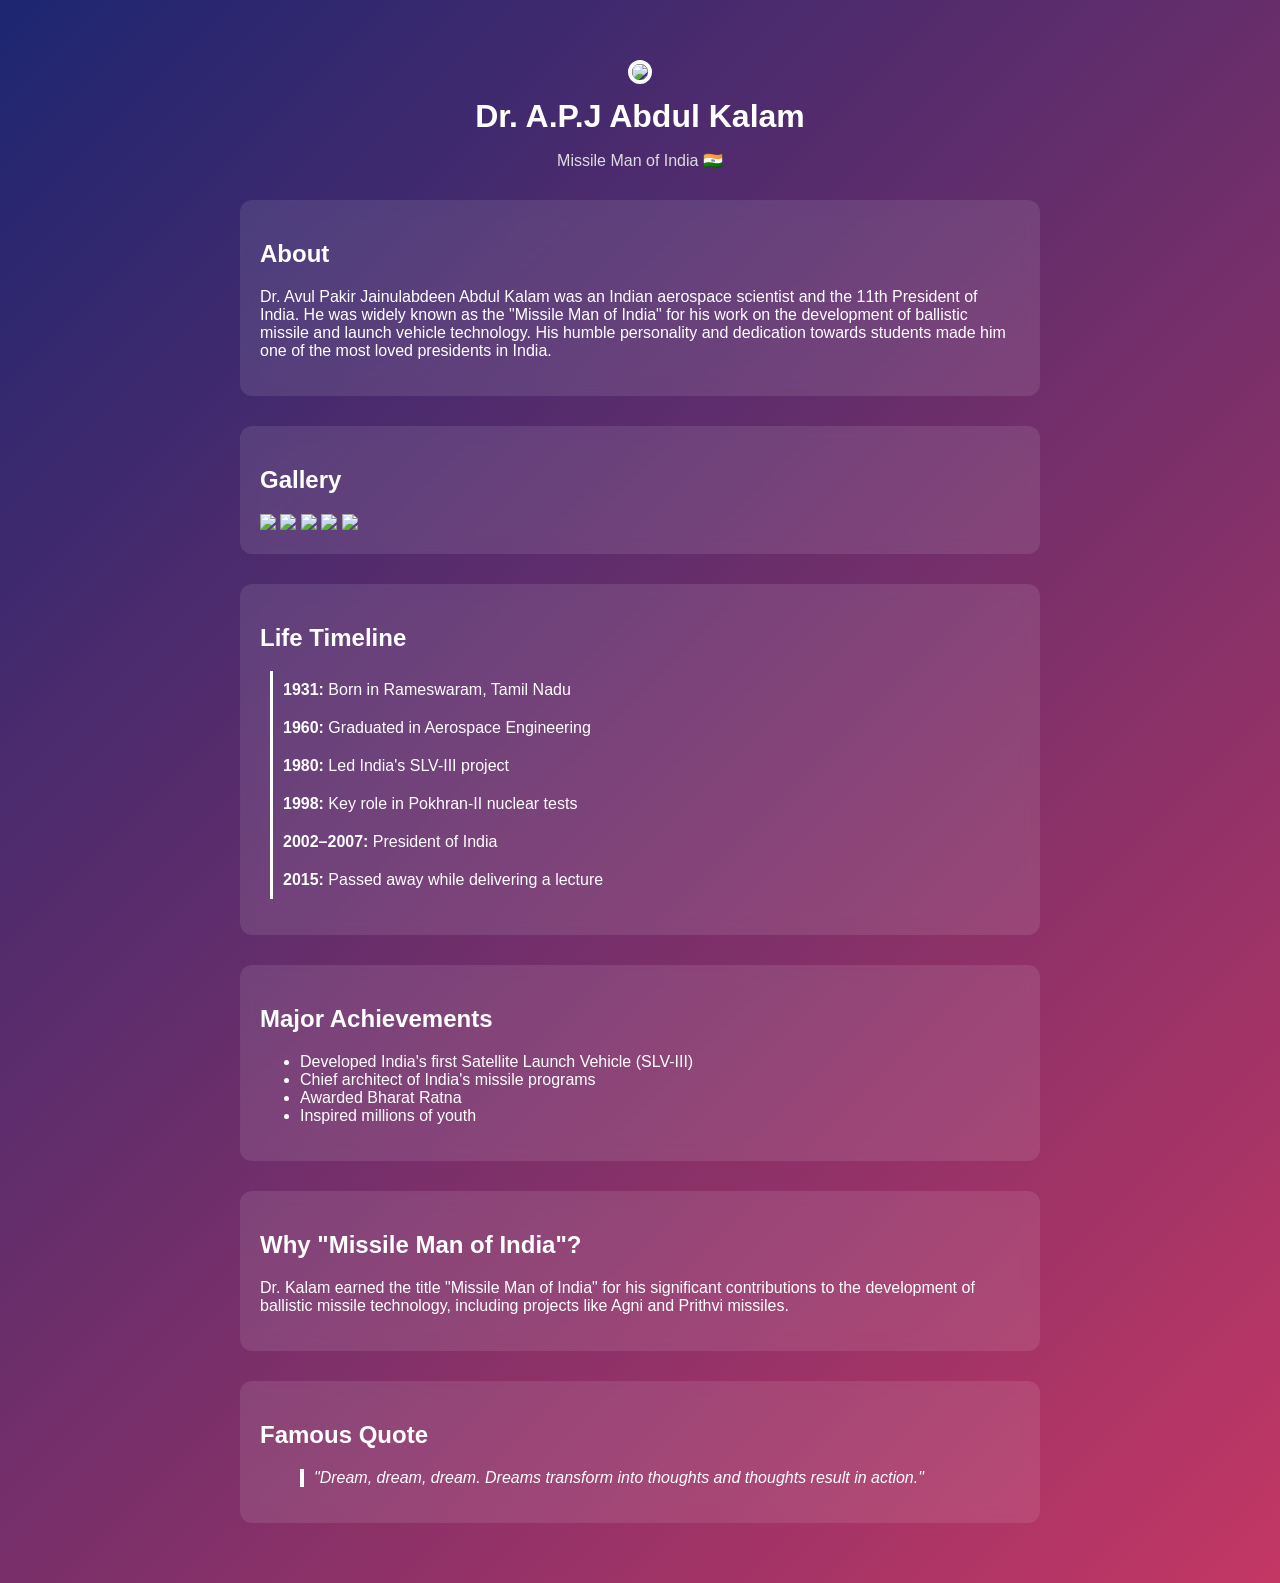
==== Task2_TributePage/index.html @ 3fdea7b9 "Images name changed" ====
<!DOCTYPE html>
<html>
<head>
    <title>Tribute to Dr. APJ Abdul Kalam</title>
    <link rel="stylesheet" href="style.css">
</head>
<body>

<div class="container">

    <!-- HERO SECTION -->
    <div class="hero">
        <img src="https://upload.wikimedia.org/wikipedia/commons/9/99/A._P._J._Abdul_Kalam.jpg">
        <h1>Dr. A.P.J Abdul Kalam</h1>
        <p>Missile Man of India 🇮🇳</p>
    </div>

    <!-- ABOUT -->
    <div class="section">
        <h2>About</h2>
        <p>
            Dr. Avul Pakir Jainulabdeen Abdul Kalam was an Indian aerospace scientist and the 11th President of India.
            He was widely known as the "Missile Man of India" for his work on the development of ballistic missile and
            launch vehicle technology. His humble personality and dedication towards students made him one of the most
            loved presidents in India.
        </p>
    </div>

    <div class="section">
    <h2>Gallery</h2>

    <div class="slider">
        <img class="slide active" src="kalam1.jpg">
        <img class="slide" src="kalam2.jpg">
        <img class="slide" src="kalam3.jpg">
        <img class="slide" src="kalam4.jpg">
        <img class="slide" src="kalam5.jpg">
    </div>

</div>

    <!-- TIMELINE -->
    <div class="section">
        <h2>Life Timeline</h2>
        <ul class="timeline">
            <li><strong>1931:</strong> Born in Rameswaram, Tamil Nadu</li>
            <li><strong>1960:</strong> Graduated in Aerospace Engineering</li>
            <li><strong>1980:</strong> Led India's SLV-III project</li>
            <li><strong>1998:</strong> Key role in Pokhran-II nuclear tests</li>
            <li><strong>2002–2007:</strong> President of India</li>
            <li><strong>2015:</strong> Passed away while delivering a lecture</li>
        </ul>
    </div>

    <!-- ACHIEVEMENTS -->
    <div class="section">
        <h2>Major Achievements</h2>
        <ul>
            <li>Developed India's first Satellite Launch Vehicle (SLV-III)</li>
            <li>Chief architect of India's missile programs</li>
            <li>Awarded Bharat Ratna</li>
            <li>Inspired millions of youth</li>
        </ul>
    </div>

    <!-- MISSILE MAN SECTION -->
    <div class="section highlight">
        <h2>Why "Missile Man of India"?</h2>
        <p>
            Dr. Kalam earned the title "Missile Man of India" for his significant contributions to the development of
            ballistic missile technology, including projects like Agni and Prithvi missiles.
        </p>
    </div>

    <!-- QUOTE -->
    <div class="section">
        <h2>Famous Quote</h2>
        <blockquote>
            "Dream, dream, dream. Dreams transform into thoughts and thoughts result in action."
        </blockquote>
    </div>

</div>
<script src="script.js"></script>
</body>
</html>
---- Task2_TributePage/style.css ----
body {
    margin: 0;
    font-family: 'Segoe UI', sans-serif;
    background: linear-gradient(135deg, #1d2671, #c33764);
    color: white;
}

.container {
    max-width: 800px;
    margin: 40px auto;
    padding: 20px;
}

.hero {
    text-align: center;
    animation: fadeIn 1s ease-in-out;
}

.hero img {
    width: 180px;
    border-radius: 50%;
    border: 4px solid white;
}

.hero h1 {
    margin: 10px 0 5px;
}

.hero p {
    color: #ddd;
}

.section {
    margin-top: 30px;
    background: rgba(255,255,255,0.1);
    padding: 20px;
    border-radius: 12px;
    backdrop-filter: blur(8px);
}

.timeline {
    list-style: none;
    padding: 0;
}

.timeline li {
    padding: 10px;
    border-left: 3px solid #fff;
    margin-left: 10px;
}

blockquote {
    font-style: italic;
    border-left: 4px solid white;
    padding-left: 10px;
}

@keyframes fadeIn {
    from {opacity: 0; transform: translateY(20px);}
    to {opacity: 1; transform: translateY(0);}
}
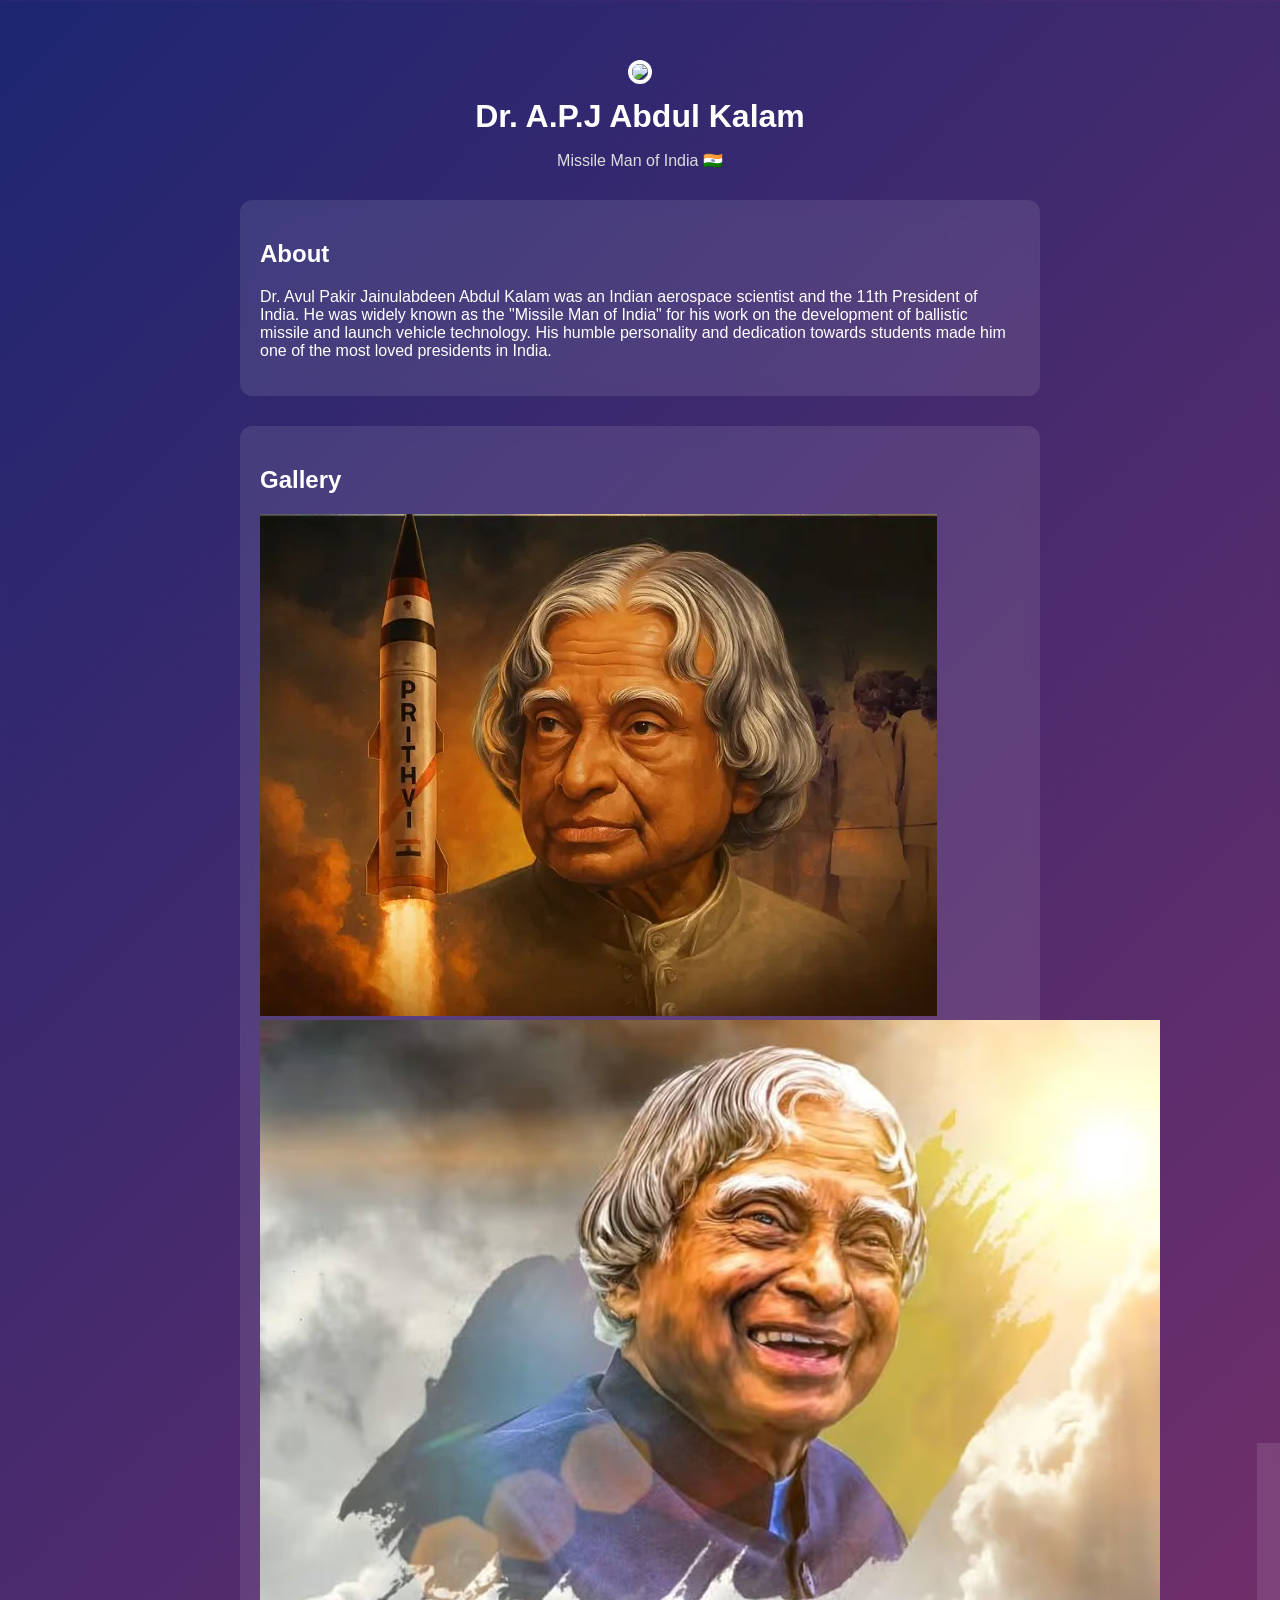
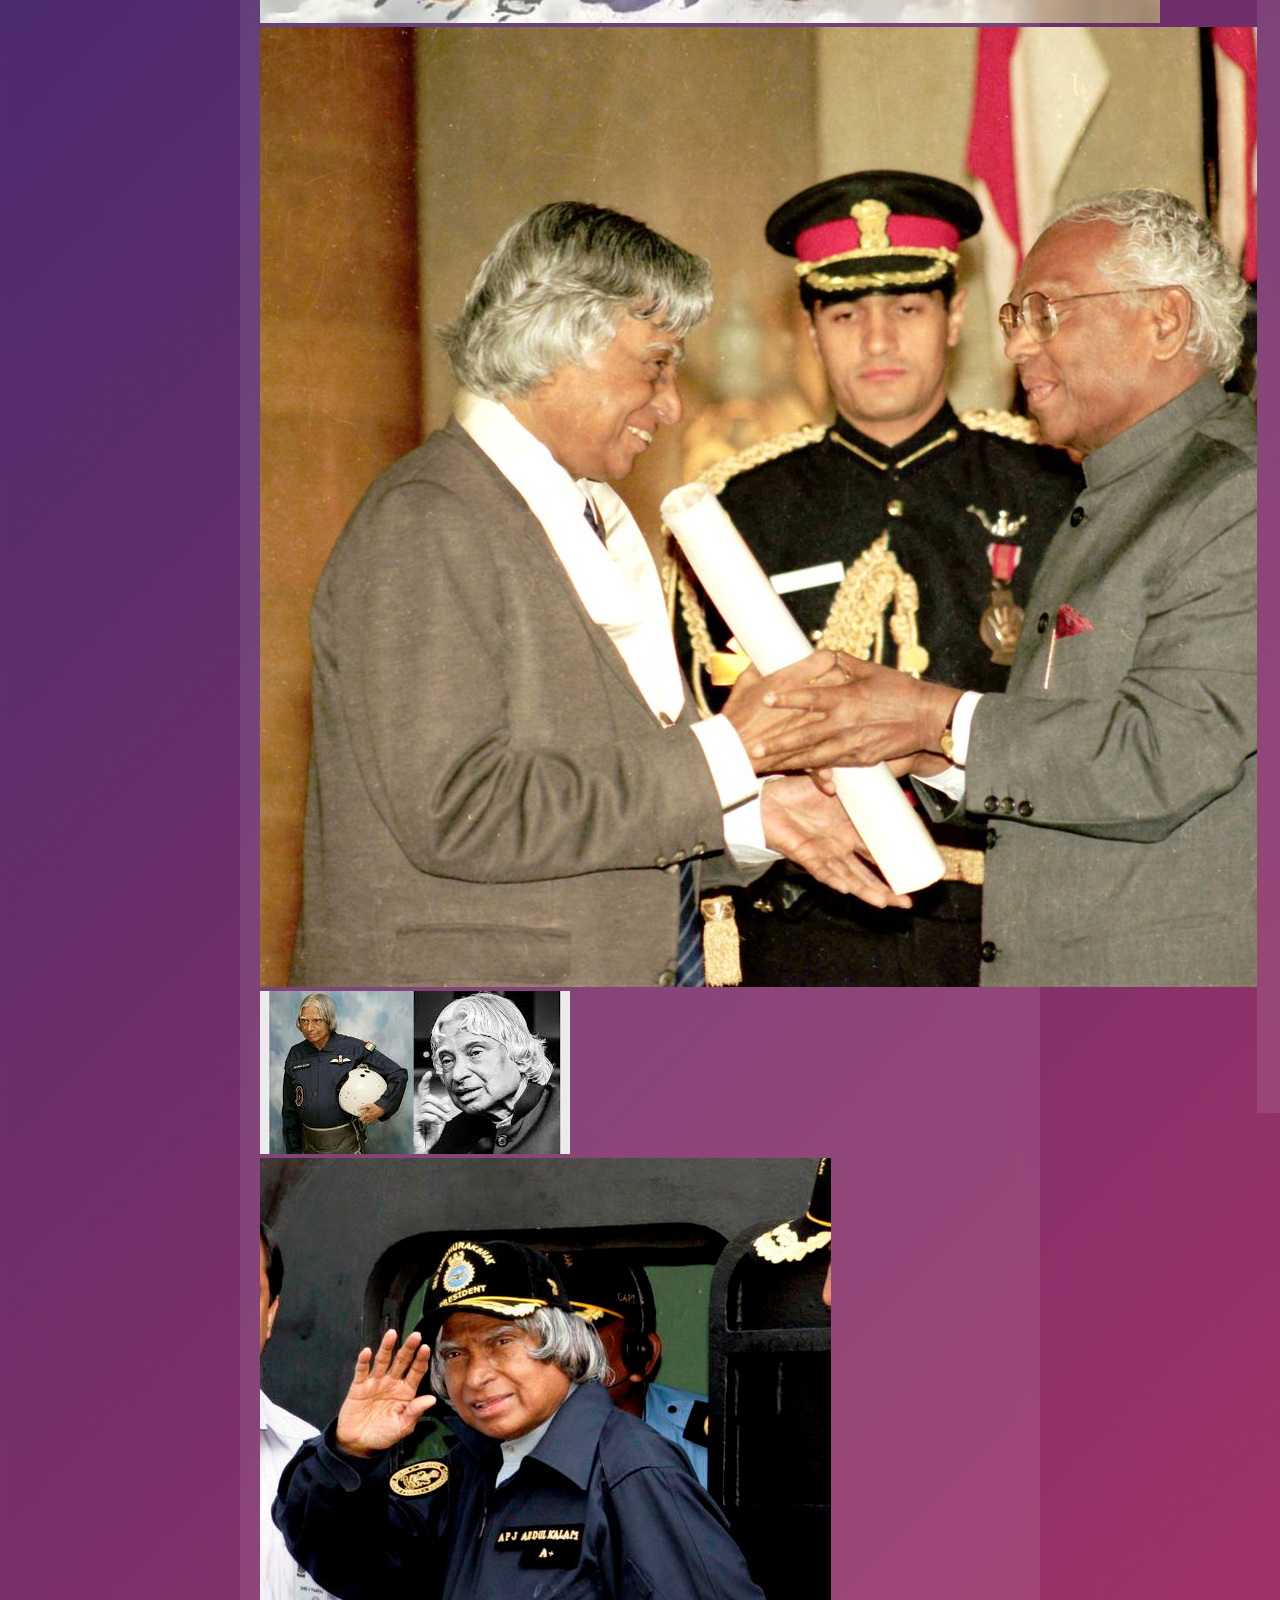
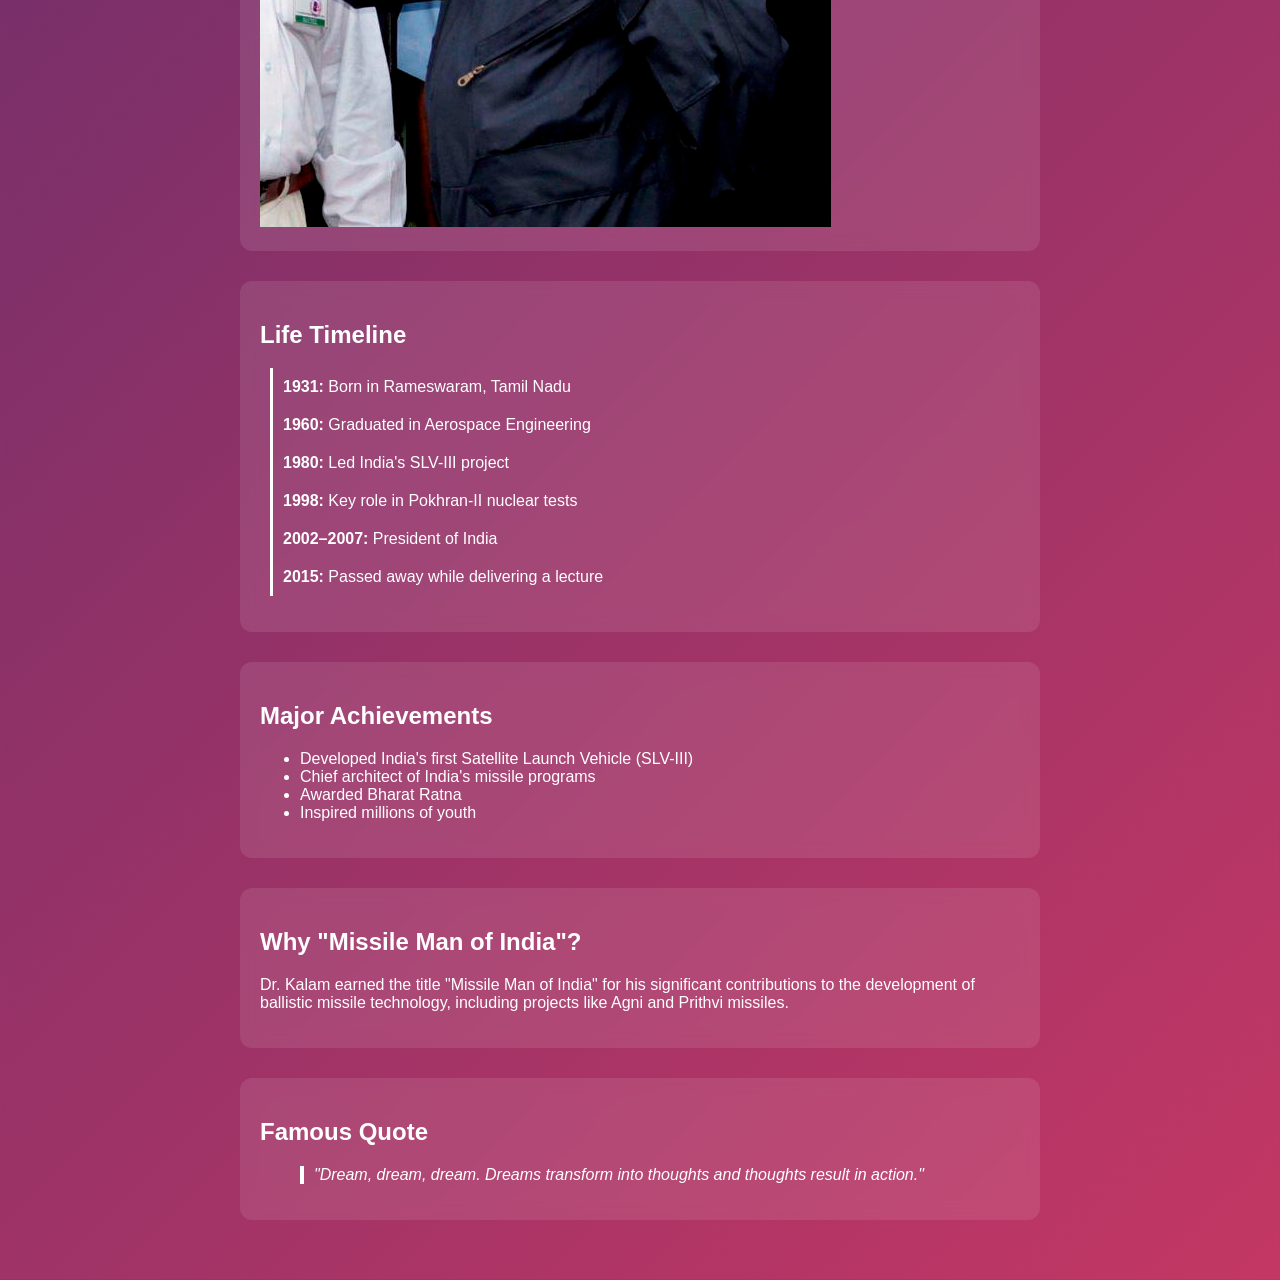
==== commit 9858d6de: "Images sliding" ====
--- a/Task2_TributePage/index.html
+++ b/Task2_TributePage/index.html
@@ -29,13 +29,11 @@
     <div class="section">
     <h2>Gallery</h2>
 
-    <div class="slider">
-        <img class="slide active" src="kalam1.jpg">
-        <img class="slide" src="kalam2.jpg">
-        <img class="slide" src="kalam3.jpg">
-        <img class="slide" src="kalam4.jpg">
-        <img class="slide" src="kalam5.jpg">
-    </div>
+    <img class="slide active" src="img/kalam1.jpg">
+<img class="slide" src="img/kalam2.jpg">
+<img class="slide" src="img/kalam3.jpg">
+<img class="slide" src="img/kalam4.jpg">
+<img class="slide" src="img/kalam5.jpg">
 
 </div>
 
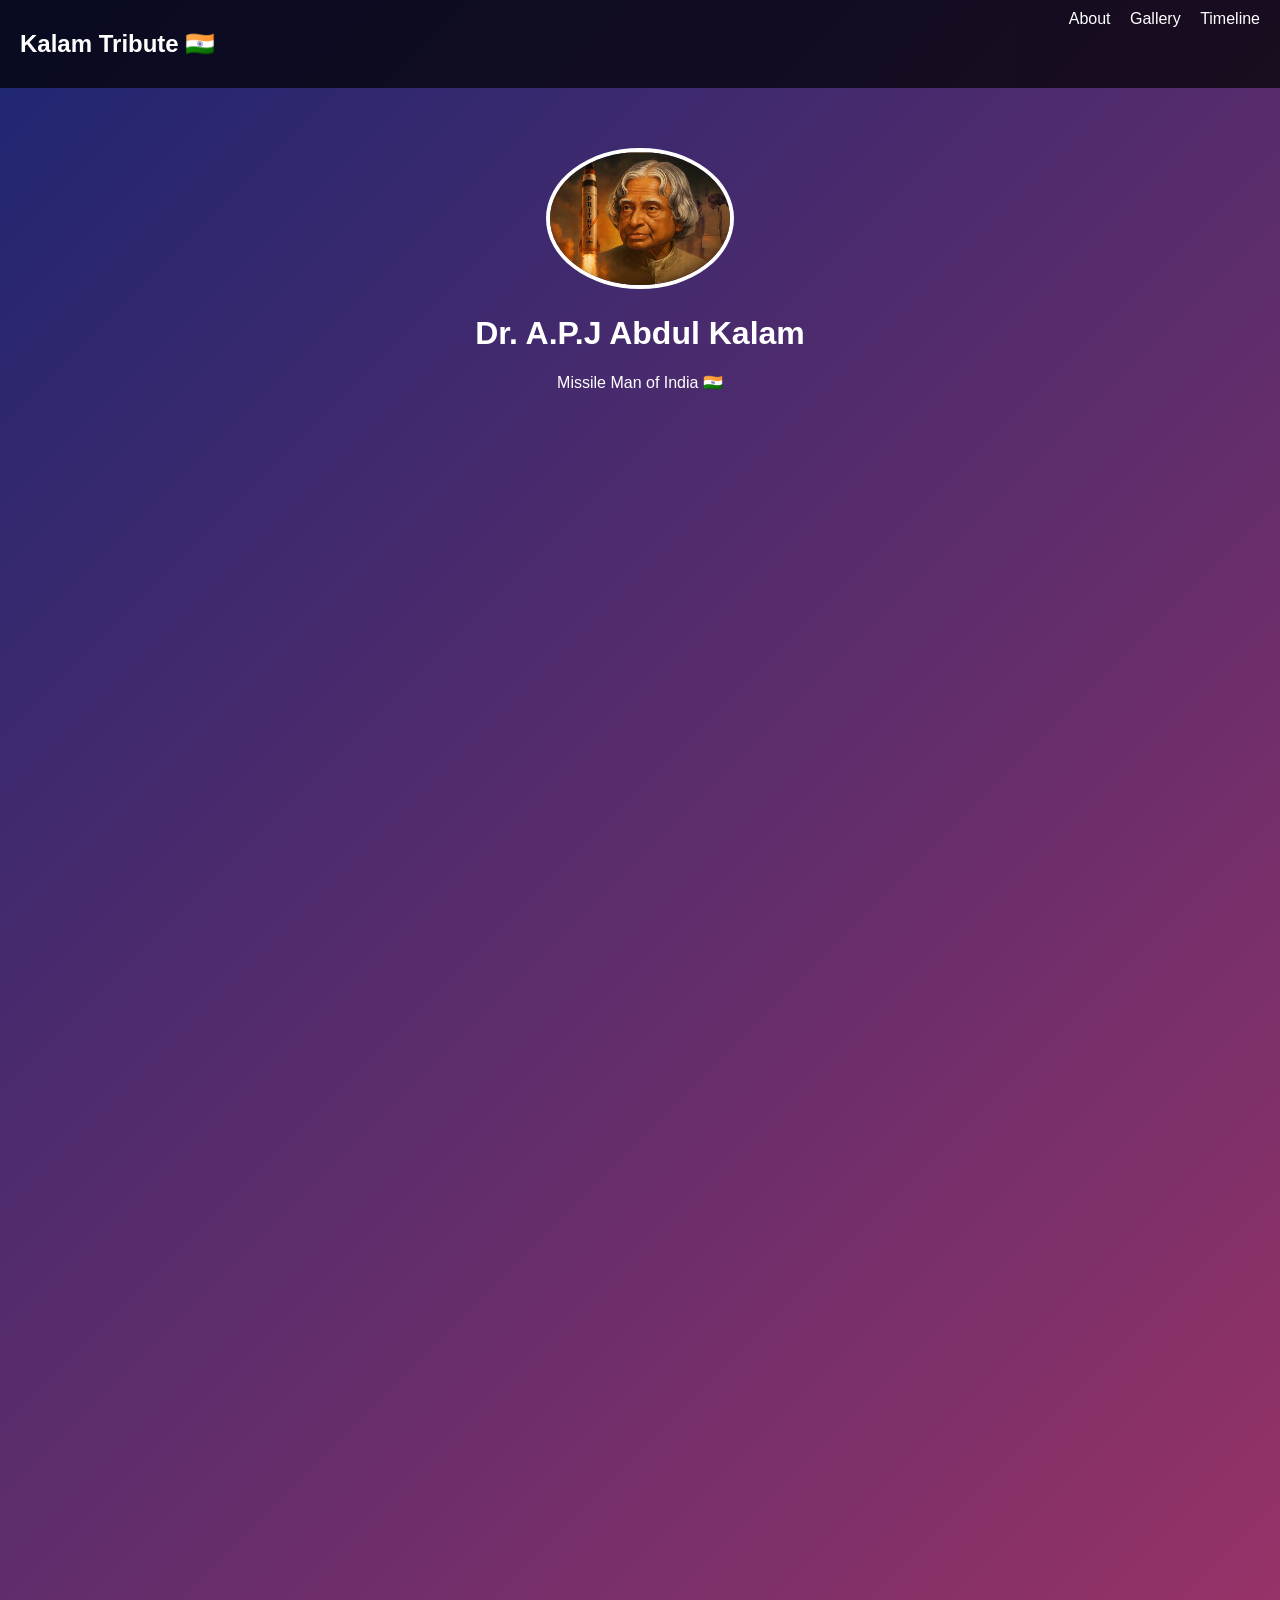
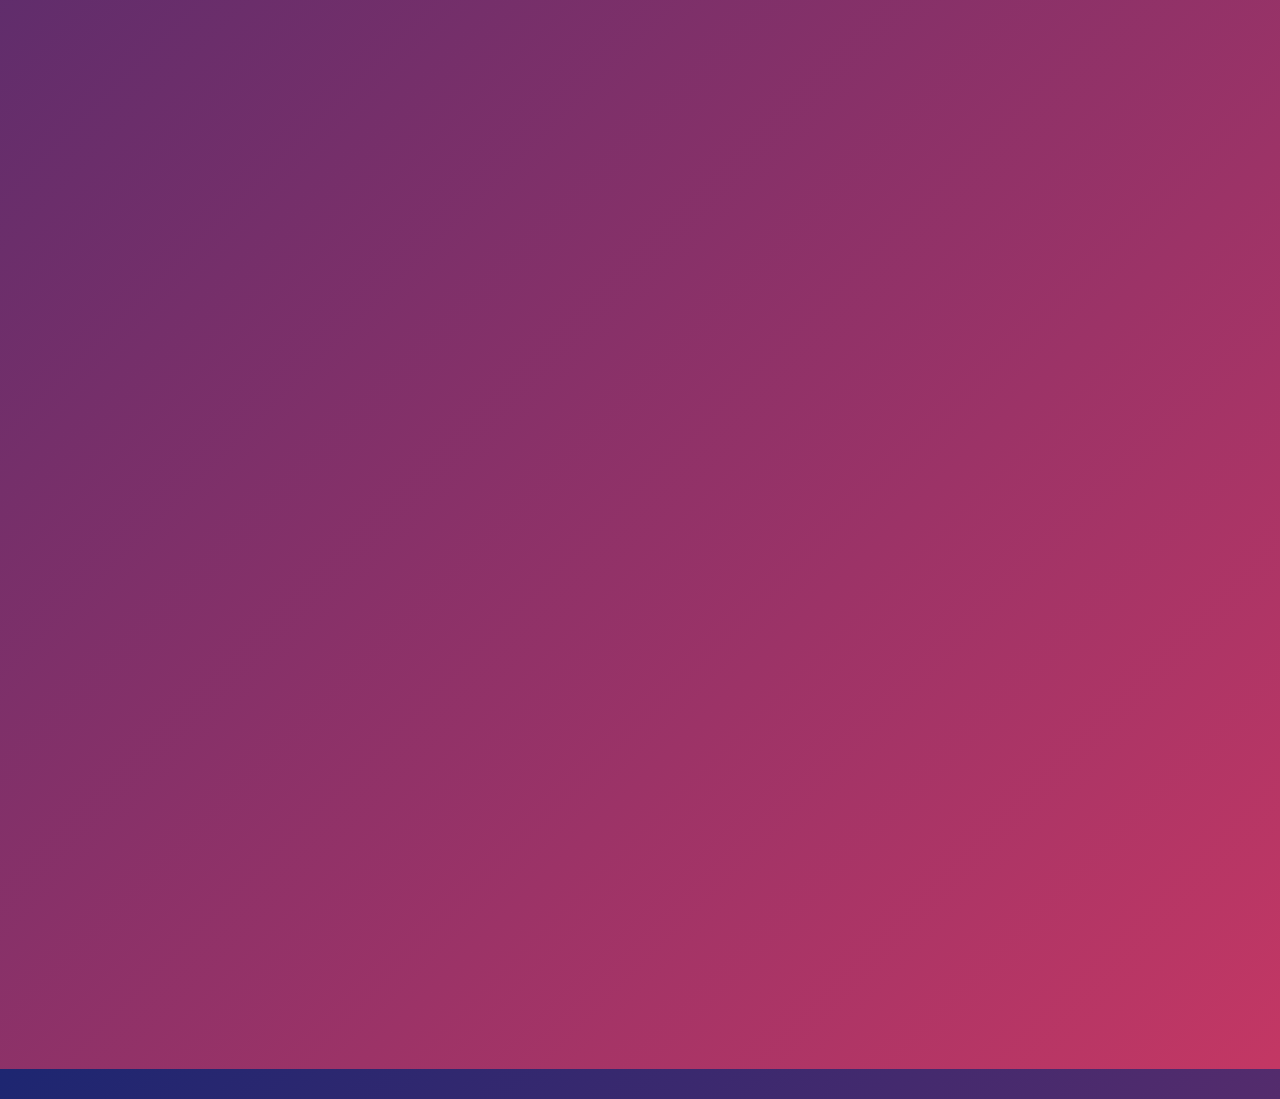
==== commit a25ab6b2: "added detailed content: awards, projects, books" ====
--- a/Task2_TributePage/index.html
+++ b/Task2_TributePage/index.html
@@ -1,73 +1,62 @@
 <!DOCTYPE html>
 <html>
 <head>
-    <title>Tribute to Dr. APJ Abdul Kalam</title>
+    <title>Tribute to APJ Abdul Kalam</title>
     <link rel="stylesheet" href="style.css">
 </head>
 <body>
 
+<!-- NAVBAR -->
+<nav class="navbar">
+    <h2>Kalam Tribute 🇮🇳</h2>
+    <div>
+        <a href="#about">About</a>
+        <a href="#gallery">Gallery</a>
+        <a href="#timeline">Timeline</a>
+    </div>
+</nav>
+
 <div class="container">
 
-    <!-- HERO SECTION -->
+    <!-- HERO -->
     <div class="hero">
-        <img src="https://upload.wikimedia.org/wikipedia/commons/9/99/A._P._J._Abdul_Kalam.jpg">
+        <img src="img/kalam1.jpg">
         <h1>Dr. A.P.J Abdul Kalam</h1>
         <p>Missile Man of India 🇮🇳</p>
     </div>
 
     <!-- ABOUT -->
-    <div class="section">
+    <div class="section" id="about">
         <h2>About</h2>
         <p>
-            Dr. Avul Pakir Jainulabdeen Abdul Kalam was an Indian aerospace scientist and the 11th President of India.
-            He was widely known as the "Missile Man of India" for his work on the development of ballistic missile and
-            launch vehicle technology. His humble personality and dedication towards students made him one of the most
-            loved presidents in India.
+            Dr. APJ Abdul Kalam was an Indian aerospace scientist and the 11th President of India.
+            He inspired millions with his vision, humility, and dedication to education.
         </p>
     </div>
 
-    <div class="section">
-    <h2>Gallery</h2>
+    <!-- GALLERY SLIDER -->
+    <div class="section" id="gallery">
+        <h2>Gallery</h2>
 
-    <img class="slide active" src="img/kalam1.jpg">
-<img class="slide" src="img/kalam2.jpg">
-<img class="slide" src="img/kalam3.jpg">
-<img class="slide" src="img/kalam4.jpg">
-<img class="slide" src="img/kalam5.jpg">
-
-</div>
+        <div class="slider">
+            <img class="slide active" src="img/kalam1.jpg">
+            <img class="slide" src="img/kalam2.jpg">
+            <img class="slide" src="img/kalam3.jpg">
+            <img class="slide" src="img/kalam4.jpg">
+            <img class="slide" src="img/kalam5.jpg">
+        </div>
+    </div>
 
     <!-- TIMELINE -->
-    <div class="section">
+    <div class="section" id="timeline">
         <h2>Life Timeline</h2>
         <ul class="timeline">
-            <li><strong>1931:</strong> Born in Rameswaram, Tamil Nadu</li>
-            <li><strong>1960:</strong> Graduated in Aerospace Engineering</li>
-            <li><strong>1980:</strong> Led India's SLV-III project</li>
-            <li><strong>1998:</strong> Key role in Pokhran-II nuclear tests</li>
+            <li><strong>1931:</strong> Born in Rameswaram</li>
+            <li><strong>1960:</strong> Aerospace Engineering</li>
+            <li><strong>1980:</strong> SLV-III project</li>
+            <li><strong>1998:</strong> Pokhran-II tests</li>
             <li><strong>2002–2007:</strong> President of India</li>
-            <li><strong>2015:</strong> Passed away while delivering a lecture</li>
         </ul>
-    </div>
-
-    <!-- ACHIEVEMENTS -->
-    <div class="section">
-        <h2>Major Achievements</h2>
-        <ul>
-            <li>Developed India's first Satellite Launch Vehicle (SLV-III)</li>
-            <li>Chief architect of India's missile programs</li>
-            <li>Awarded Bharat Ratna</li>
-            <li>Inspired millions of youth</li>
-        </ul>
-    </div>
-
-    <!-- MISSILE MAN SECTION -->
-    <div class="section highlight">
-        <h2>Why "Missile Man of India"?</h2>
-        <p>
-            Dr. Kalam earned the title "Missile Man of India" for his significant contributions to the development of
-            ballistic missile technology, including projects like Agni and Prithvi missiles.
-        </p>
     </div>
 
     <!-- QUOTE -->
@@ -79,6 +68,50 @@
     </div>
 
 </div>
+<div class="section">
+    <h2>Awards & Honors 🏆</h2>
+    <ul>
+        <li><strong>Bharat Ratna (1997)</strong> – India's highest civilian award</li>
+        <li><strong>Padma Vibhushan (1990)</strong></li>
+        <li><strong>Padma Bhushan (1981)</strong></li>
+        <li>Indira Gandhi Award for National Integration</li>
+        <li>Veer Savarkar Award</li>
+        <li>Over 40 honorary doctorates from universities worldwide</li>
+    </ul>
+</div>
+<div class="section">
+    <h2>Major Projects & Missions 🚀</h2>
+    <ul>
+        <li><strong>SLV-III:</strong> India's first Satellite Launch Vehicle</li>
+        <li><strong>Agni Missile:</strong> Long-range ballistic missile</li>
+        <li><strong>Prithvi Missile:</strong> Tactical surface-to-surface missile</li>
+        <li><strong>Pokhran-II (1998):</strong> Nuclear test project</li>
+        <li><strong>Integrated Guided Missile Development Program (IGMDP)</strong></li>
+    </ul>
+</div>
+<div class="section">
+    <h2>Books by Dr. Kalam 📚</h2>
+    <ul>
+        <li>Wings of Fire (Autobiography)</li>
+        <li>Ignited Minds</li>
+        <li>India 2020</li>
+        <li>My Journey</li>
+        <li>Turning Points</li>
+    </ul>
+</div>
+<div class="section">
+    <h2>Detailed Biography</h2>
+    <p>
+        Dr. A.P.J Abdul Kalam was born on 15 October 1931 in Rameswaram, Tamil Nadu.
+        Coming from a humble background, he sold newspapers as a child to support his family.
+        He later studied aerospace engineering and joined DRDO and ISRO, where he played a
+        key role in India's space and defense programs.
+
+        He became the President of India in 2002 and was widely known as the "People's President".
+        His life was dedicated to education, innovation, and inspiring youth.
+    </p>
+</div>
 <script src="script.js"></script>
+
 </body>
 </html>
--- a/Task2_TributePage/style.css
+++ b/Task2_TributePage/style.css
@@ -3,14 +3,38 @@
     font-family: 'Segoe UI', sans-serif;
     background: linear-gradient(135deg, #1d2671, #c33764);
     color: white;
+    scroll-behavior: smooth;
 }
 
+/* NAVBAR */
+.navbar {
+    position: sticky;
+    top: 0;
+    background: rgba(0,0,0,0.7);
+    padding: 10px 20px;
+    display: flex;
+    justify-content: space-between;
+    z-index: 1000;
+}
+
+.navbar a {
+    color: white;
+    margin-left: 15px;
+    text-decoration: none;
+}
+
+.navbar a:hover {
+    text-decoration: underline;
+}
+
+/* CONTAINER */
 .container {
     max-width: 800px;
     margin: 40px auto;
     padding: 20px;
 }
 
+/* HERO */
 .hero {
     text-align: center;
     animation: fadeIn 1s ease-in-out;
@@ -22,40 +46,67 @@
     border: 4px solid white;
 }
 
-.hero h1 {
-    margin: 10px 0 5px;
+/* SECTIONS */
+.section {
+    position: relative;
+    margin-top: 40px;
+    padding: 20px;
+    background: rgba(255,255,255,0.1);
+    border-radius: 12px;
+    backdrop-filter: blur(8px);
+    opacity: 0;
+    transform: translateY(30px);
+    transition: 0.6s;
 }
 
-.hero p {
-    color: #ddd;
+.section.show {
+    opacity: 1;
+    transform: translateY(0);
 }
 
-.section {
-    margin-top: 30px;
-    background: rgba(255,255,255,0.1);
-    padding: 20px;
+/* SLIDER */
+.slider {
+    position: relative;
+    width: 100%;
+    height: 300px;
+    overflow: hidden;
     border-radius: 12px;
-    backdrop-filter: blur(8px);
+    margin-top: 10px;
+    margin-bottom: 20px;
 }
 
-.timeline {
-    list-style: none;
-    padding: 0;
+.slide {
+    position: absolute;
+    width: 100%;
+    height: 100%;
+    object-fit: cover;
+    opacity: 0;
+    transition: opacity 1s ease-in-out;
 }
 
+.slide.active {
+    opacity: 1;
+}
+
+/* TIMELINE */
 .timeline li {
     padding: 10px;
     border-left: 3px solid #fff;
     margin-left: 10px;
 }
 
+/* QUOTE */
 blockquote {
-    font-style: italic;
     border-left: 4px solid white;
     padding-left: 10px;
 }
 
+/* ANIMATION */
 @keyframes fadeIn {
     from {opacity: 0; transform: translateY(20px);}
     to {opacity: 1; transform: translateY(0);}
+}
+.section h2 {
+    border-bottom: 2px solid rgba(255,255,255,0.3);
+    padding-bottom: 5px;
 }
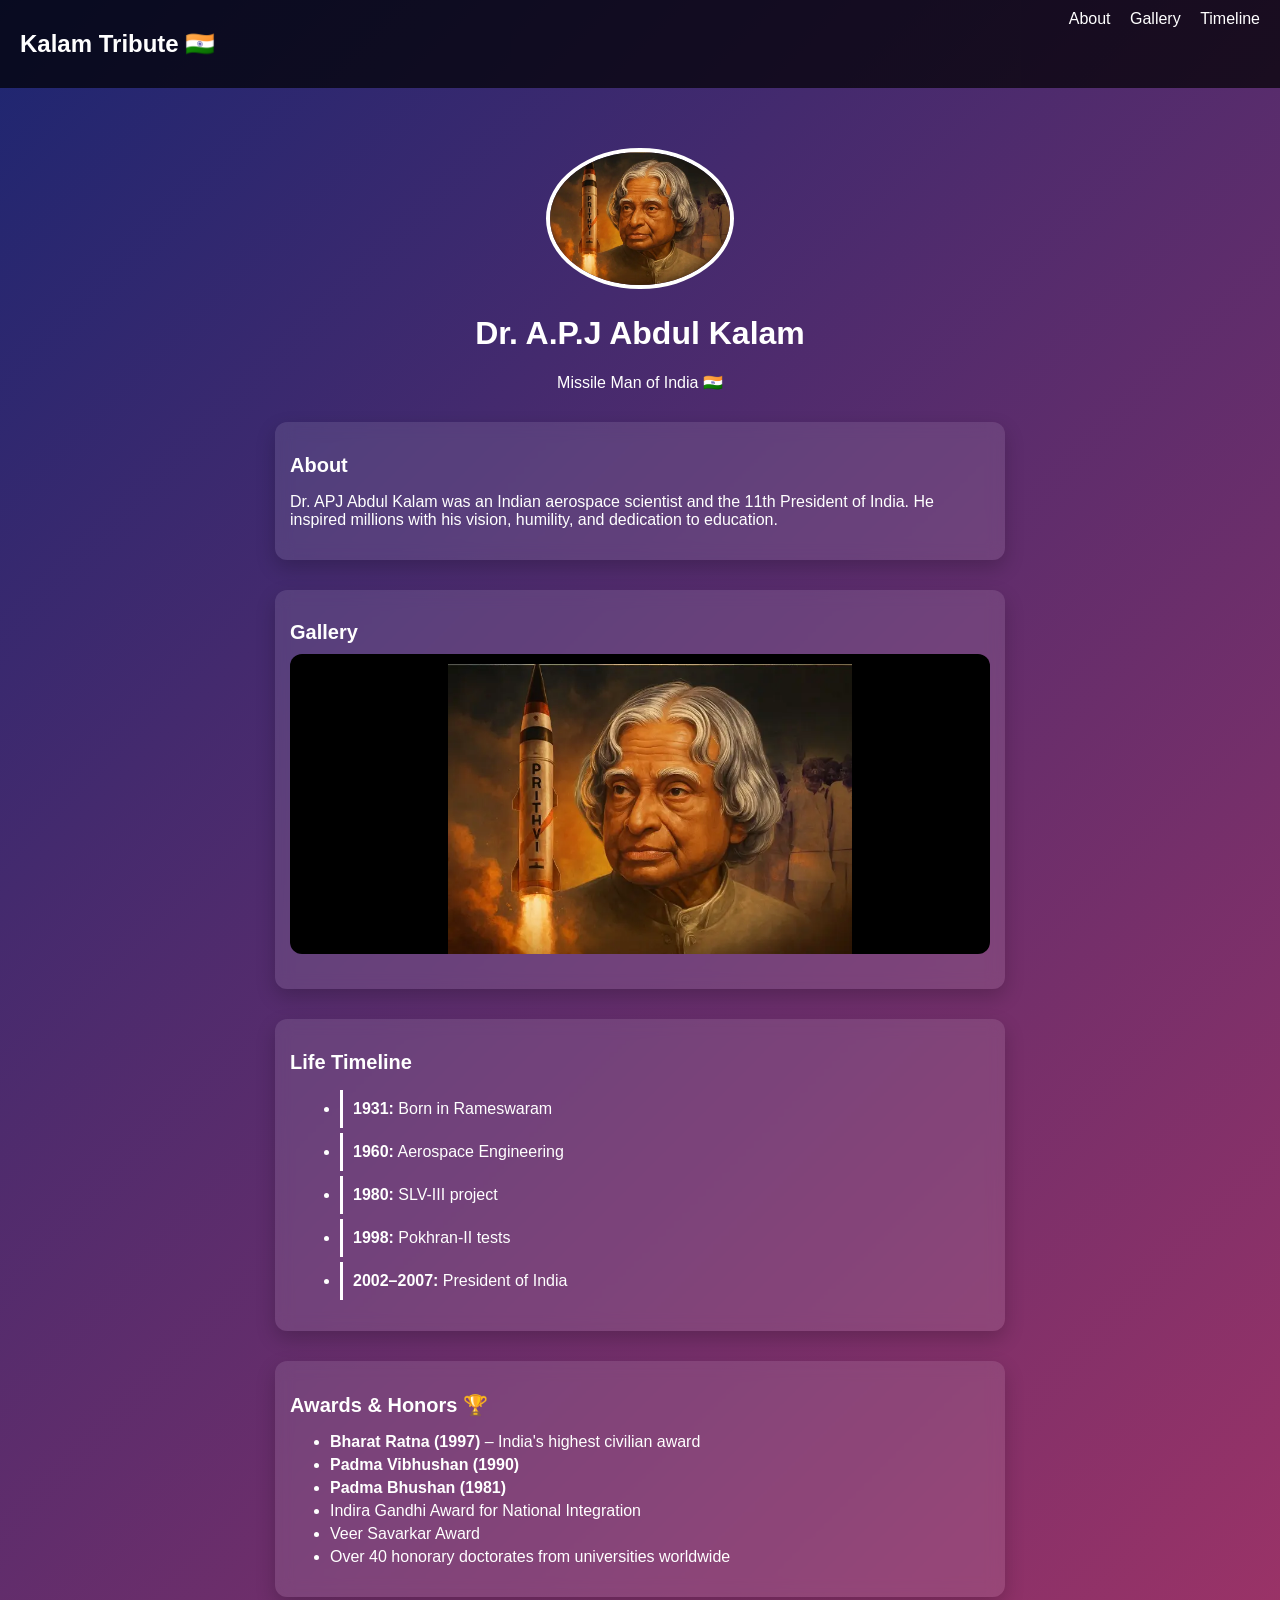
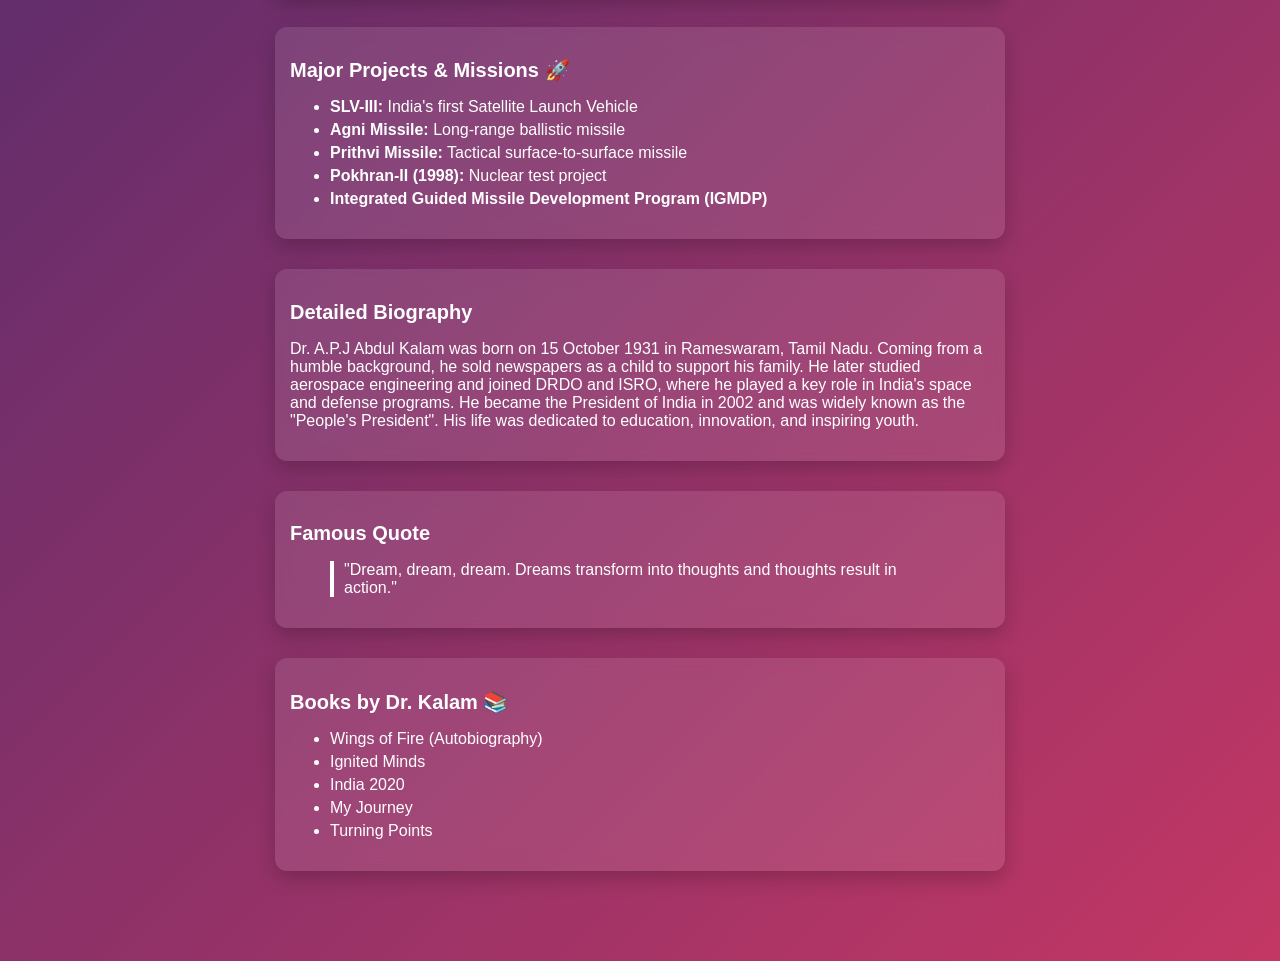
==== commit cf970792: "fixed image fitting issue" ====
--- a/Task2_TributePage/index.html
+++ b/Task2_TributePage/index.html
@@ -58,16 +58,6 @@
             <li><strong>2002–2007:</strong> President of India</li>
         </ul>
     </div>
-
-    <!-- QUOTE -->
-    <div class="section">
-        <h2>Famous Quote</h2>
-        <blockquote>
-            "Dream, dream, dream. Dreams transform into thoughts and thoughts result in action."
-        </blockquote>
-    </div>
-
-</div>
 <div class="section">
     <h2>Awards & Honors 🏆</h2>
     <ul>
@@ -90,16 +80,6 @@
     </ul>
 </div>
 <div class="section">
-    <h2>Books by Dr. Kalam 📚</h2>
-    <ul>
-        <li>Wings of Fire (Autobiography)</li>
-        <li>Ignited Minds</li>
-        <li>India 2020</li>
-        <li>My Journey</li>
-        <li>Turning Points</li>
-    </ul>
-</div>
-<div class="section">
     <h2>Detailed Biography</h2>
     <p>
         Dr. A.P.J Abdul Kalam was born on 15 October 1931 in Rameswaram, Tamil Nadu.
@@ -111,6 +91,23 @@
         His life was dedicated to education, innovation, and inspiring youth.
     </p>
 </div>
+<!-- QUOTE -->
+    <div class="section">
+        <h2>Famous Quote</h2>
+        <blockquote>
+            "Dream, dream, dream. Dreams transform into thoughts and thoughts result in action."
+        </blockquote>
+    </div>
+<div class="section">
+    <h2>Books by Dr. Kalam 📚</h2>
+    <ul>
+        <li>Wings of Fire (Autobiography)</li>
+        <li>Ignited Minds</li>
+        <li>India 2020</li>
+        <li>My Journey</li>
+        <li>Turning Points</li>
+    </ul>
+</div>
 <script src="script.js"></script>
 
 </body>
--- a/Task2_TributePage/style.css
+++ b/Task2_TributePage/style.css
@@ -46,17 +46,15 @@
     border: 4px solid white;
 }
 
-/* SECTIONS */
 .section {
     position: relative;
-    margin-top: 40px;
-    padding: 20px;
+    margin: 30px auto;   /* center horizontally */
+    max-width: 700px;    /* reduce width */
+    padding: 15px;       /* less inner space */
     background: rgba(255,255,255,0.1);
     border-radius: 12px;
     backdrop-filter: blur(8px);
-    opacity: 0;
-    transform: translateY(30px);
-    transition: 0.6s;
+    box-shadow: 0 8px 20px rgba(0,0,0,0.2);
 }
 
 .section.show {
@@ -79,11 +77,12 @@
     position: absolute;
     width: 100%;
     height: 100%;
-    object-fit: cover;
+    object-fit: contain;
+    background: #000;
+    padding: 10px;   /* gives breathing space */
     opacity: 0;
     transition: opacity 1s ease-in-out;
 }
-
 .slide.active {
     opacity: 1;
 }
@@ -107,6 +106,9 @@
     to {opacity: 1; transform: translateY(0);}
 }
 .section h2 {
-    border-bottom: 2px solid rgba(255,255,255,0.3);
-    padding-bottom: 5px;
+    font-size: 20px;
+    margin-bottom: 10px;
+}
+ul li {
+    margin-bottom: 5px;
 }
